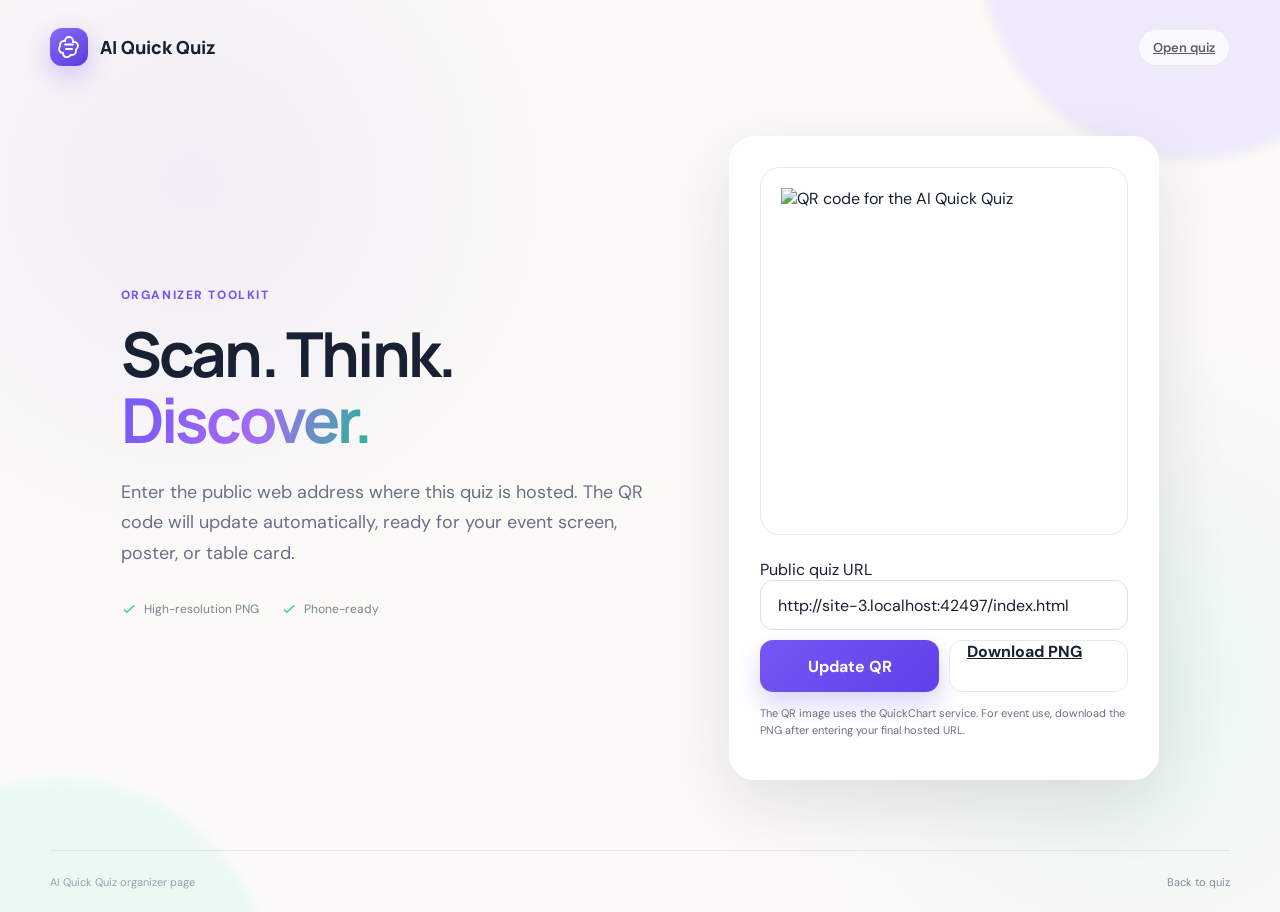
==== qr.html @ 6c4b6293 "Publish AI quick quiz" ====
<!DOCTYPE html>
<html lang="en">
<head>
  <meta charset="UTF-8">
  <meta name="viewport" content="width=device-width, initial-scale=1.0">
  <meta name="theme-color" content="#111827">
  <title>Quiz QR Code | AI Quick Quiz</title>
  <link rel="preconnect" href="https://fonts.googleapis.com">
  <link rel="preconnect" href="https://fonts.gstatic.com" crossorigin>
  <link href="https://fonts.googleapis.com/css2?family=DM+Sans:wght@400;500;600;700&family=Manrope:wght@600;700;800&display=swap" rel="stylesheet">
  <link rel="stylesheet" href="styles.css">
</head>
<body>
  <div class="ambient ambient-one"></div>
  <div class="ambient ambient-two"></div>
  <main class="app-shell">
    <header class="topbar">
      <a class="brand" href="index.html">
        <span class="brand-mark" aria-hidden="true">
          <svg viewBox="0 0 24 24"><path d="M12 2a4 4 0 0 1 4 4v1h1a4 4 0 0 1 4 4 4 4 0 0 1-2 3.46V16a4 4 0 0 1-4 4h-1.54A4 4 0 0 1 6 19v-1a4 4 0 0 1-3-6.65V10a4 4 0 0 1 4-4h1a4 4 0 0 1 4-4Z"/><path d="M8 9.5h8M9 14h6"/></svg>
        </span>
        <span>AI Quick Quiz</span>
      </a>
      <a class="event-badge" href="index.html">Open quiz</a>
    </header>

    <section class="qr-layout">
      <div class="qr-copy">
        <p class="eyebrow">Organizer toolkit</p>
        <h1>Scan. Think. <span>Discover.</span></h1>
        <p class="lead">Enter the public web address where this quiz is hosted. The QR code will update automatically, ready for your event screen, poster, or table card.</p>
        <p class="quiz-facts">
          <span>
            <svg viewBox="0 0 24 24"><path d="m5 13 4 4L19 7"/></svg>
            High-resolution PNG
          </span>
          <span>
            <svg viewBox="0 0 24 24"><path d="m5 13 4 4L19 7"/></svg>
            Phone-ready
          </span>
        </p>
      </div>

      <div class="qr-card">
        <div class="qr-frame">
          <img id="qr-image" alt="QR code for the AI Quick Quiz">
        </div>
        <form id="qr-form" class="qr-form">
          <label for="quiz-url">Public quiz URL</label>
          <input id="quiz-url" type="url" placeholder="https://your-company.com/ai-quiz" required>
          <div class="qr-actions">
            <button class="primary-button" type="submit">Update QR</button>
            <a id="download-qr" class="secondary-button" href="#" download="ai-quick-quiz-qr.png" role="button">Download PNG</a>
          </div>
        </form>
        <p class="qr-note">The QR image uses the QuickChart service. For event use, download the PNG after entering your final hosted URL.</p>
      </div>
    </section>

    <footer>
      <span>AI Quick Quiz organizer page</span>
      <a href="index.html">Back to quiz</a>
    </footer>
  </main>

  <script>
    const urlInput = document.querySelector("#quiz-url");
    const qrImage = document.querySelector("#qr-image");
    const downloadLink = document.querySelector("#download-qr");
    const isLocalPreview = ["localhost", "127.0.0.1"].includes(location.hostname);
    const defaultUrl = isLocalPreview
      ? "https://your-company.com/ai-quiz"
      : location.protocol.startsWith("http")
        ? new URL("index.html", location.href).href
        : "https://your-company.com/ai-quiz";

    function updateQr(value) {
      const qrUrl = `https://quickchart.io/qr?text=${encodeURIComponent(value)}&size=900&margin=3&dark=182033&light=ffffff&ecLevel=H`;
      qrImage.src = qrUrl;
      downloadLink.href = qrUrl;
    }

    urlInput.value = defaultUrl;
    updateQr(defaultUrl);
    document.querySelector("#qr-form").addEventListener("submit", (event) => {
      event.preventDefault();
      updateQr(urlInput.value.trim());
    });
  </script>
</body>
</html>
---- styles.css ----
:root {
  --ink: #182033;
  --muted: #687087;
  --purple: #7557f6;
  --purple-dark: #6040e8;
  --mint: #2ecf9f;
  --cream: #fbfaf7;
  --white: #fff;
  --line: #e8e8ef;
  --shadow: 0 24px 70px rgba(42, 35, 86, 0.12);
}

* { box-sizing: border-box; }

html { min-height: 100%; }

body {
  margin: 0;
  min-height: 100vh;
  overflow-x: hidden;
  color: var(--ink);
  background:
    radial-gradient(circle at 15% 20%, rgba(117, 87, 246, 0.08), transparent 30%),
    radial-gradient(circle at 88% 75%, rgba(46, 207, 159, 0.09), transparent 27%),
    var(--cream);
  font-family: "DM Sans", sans-serif;
}

button, input { font: inherit; }
button { cursor: pointer; }

.ambient {
  position: fixed;
  z-index: -1;
  width: 420px;
  height: 420px;
  border-radius: 50%;
  filter: blur(4px);
  opacity: 0.45;
}

.ambient-one { top: -260px; right: -120px; background: #dfd8ff; }
.ambient-two { bottom: -300px; left: -150px; background: #d4faed; }

.app-shell {
  width: min(1180px, calc(100% - 48px));
  min-height: 100vh;
  margin: 0 auto;
  display: flex;
  flex-direction: column;
}

.topbar {
  height: 94px;
  display: flex;
  align-items: center;
  justify-content: space-between;
}

.brand {
  display: inline-flex;
  align-items: center;
  gap: 12px;
  color: var(--ink);
  text-decoration: none;
  font-family: "Manrope", sans-serif;
  font-weight: 800;
  font-size: 18px;
}

.brand-mark {
  width: 38px;
  height: 38px;
  display: grid;
  place-items: center;
  color: white;
  border-radius: 12px;
  background: linear-gradient(145deg, #876df9, #5b3bdc);
  box-shadow: 0 9px 24px rgba(117, 87, 246, 0.3);
}

.brand-mark svg { width: 24px; fill: none; stroke: currentColor; stroke-width: 1.8; stroke-linecap: round; }

.event-badge {
  display: inline-flex;
  align-items: center;
  gap: 8px;
  padding: 9px 14px;
  border: 1px solid var(--line);
  border-radius: 999px;
  background: rgba(255,255,255,0.7);
  color: #555d70;
  font-size: 13px;
  font-weight: 600;
}

.live-dot { width: 7px; height: 7px; border-radius: 50%; background: var(--mint); box-shadow: 0 0 0 4px rgba(46,207,159,.13); }

.screen { display: none; flex: 1; animation: screen-in .45s ease both; }
.screen.active { display: flex; }

@keyframes screen-in {
  from { opacity: 0; transform: translateY(10px); }
  to { opacity: 1; transform: translateY(0); }
}

.welcome-screen {
  align-items: center;
  justify-content: space-between;
  gap: 70px;
  padding: 52px 4% 72px;
}

.welcome-copy { width: min(570px, 54%); }
.eyebrow {
  margin: 0 0 18px;
  color: var(--purple);
  font-size: 12px;
  font-weight: 800;
  letter-spacing: .13em;
  text-transform: uppercase;
}

h1, h2 { font-family: "Manrope", sans-serif; }

h1 {
  margin: 0;
  font-size: clamp(42px, 5vw, 68px);
  line-height: 1.06;
  letter-spacing: -.045em;
}

h1 span {
  color: transparent;
  background: linear-gradient(110deg, var(--purple), #a46bf4 55%, #25b98e);
  background-clip: text;
  -webkit-background-clip: text;
}

.lead {
  max-width: 540px;
  margin: 24px 0 32px;
  color: var(--muted);
  font-size: 18px;
  line-height: 1.7;
}

.start-form label {
  display: block;
  margin-bottom: 9px;
  font-size: 13px;
  font-weight: 700;
}

.start-form label span { color: #969bab; font-weight: 400; }
.input-row { display: flex; gap: 10px; }

input {
  min-width: 0;
  flex: 1;
  padding: 0 17px;
  border: 1px solid #dedee7;
  border-radius: 13px;
  outline: none;
  color: var(--ink);
  background: rgba(255,255,255,.8);
  transition: .2s ease;
}

input:focus { border-color: var(--purple); box-shadow: 0 0 0 4px rgba(117,87,246,.1); background: white; }

.primary-button {
  display: inline-flex;
  align-items: center;
  justify-content: center;
  gap: 10px;
  min-height: 52px;
  padding: 0 23px;
  border: 0;
  border-radius: 13px;
  color: white;
  background: linear-gradient(135deg, var(--purple), var(--purple-dark));
  box-shadow: 0 12px 25px rgba(96,64,232,.23);
  font-weight: 700;
  transition: transform .2s, box-shadow .2s;
}

.primary-button:hover { transform: translateY(-2px); box-shadow: 0 16px 30px rgba(96,64,232,.3); }
.primary-button svg { width: 19px; fill: none; stroke: currentColor; stroke-width: 2; stroke-linecap: round; stroke-linejoin: round; }

.quiz-facts { display: flex; flex-wrap: wrap; gap: 22px; margin-top: 24px; color: #7b8191; font-size: 12px; }
.quiz-facts span { display: inline-flex; align-items: center; gap: 7px; }
.quiz-facts svg { width: 16px; fill: none; stroke: var(--mint); stroke-width: 2; stroke-linecap: round; stroke-linejoin: round; }

.hero-visual { position: relative; width: 440px; height: 450px; flex: 0 0 440px; }
.brain-card {
  position: absolute;
  inset: 44px 42px 50px;
  display: grid;
  place-items: center;
  border: 1px solid rgba(255,255,255,.9);
  border-radius: 44% 56% 48% 52% / 55% 42% 58% 45%;
  background: linear-gradient(145deg, rgba(255,255,255,.96), rgba(245,242,255,.85));
  box-shadow: var(--shadow);
}

.brain-glow { position: absolute; width: 210px; height: 210px; border-radius: 50%; background: rgba(117,87,246,.12); filter: blur(10px); }
.brain-icon { position: relative; width: 180px; fill: rgba(117,87,246,.09); stroke: var(--purple); stroke-width: 3; stroke-linecap: round; stroke-linejoin: round; filter: drop-shadow(0 14px 18px rgba(117,87,246,.18)); }

.orbit { position: absolute; border: 1px dashed rgba(117,87,246,.2); border-radius: 50%; }
.orbit-one { inset: 15px; transform: rotate(14deg); }
.orbit-two { inset: 66px -12px; transform: rotate(-20deg); }

.float-card {
  position: absolute;
  z-index: 2;
  display: flex;
  align-items: center;
  gap: 12px;
  padding: 13px 17px;
  border: 1px solid rgba(255,255,255,.9);
  border-radius: 16px;
  background: rgba(255,255,255,.9);
  box-shadow: 0 16px 38px rgba(42,35,86,.12);
  backdrop-filter: blur(12px);
}

.float-card strong, .float-card small { display: block; }
.float-card strong { font-size: 13px; }
.float-card small { margin-top: 3px; color: #8a90a0; font-size: 10px; }
.card-top { top: 38px; right: -16px; animation: float 4s ease-in-out infinite; }
.card-bottom { bottom: 30px; left: -25px; animation: float 4.5s ease-in-out infinite reverse; }
@keyframes float { 50% { transform: translateY(-9px); } }

.mini-icon { width: 36px; height: 36px; display: grid; place-items: center; border-radius: 10px; font-size: 11px; font-weight: 800; }
.mini-icon.purple { color: var(--purple); background: #eeeaff; }
.mini-icon.green { color: #179d76; background: #dff9f0; }
.mini-icon svg { width: 20px; fill: none; stroke: currentColor; stroke-width: 2.3; }

.spark { position: absolute; color: var(--purple); }
.spark-one { top: 19%; left: 14%; font-size: 21px; }
.spark-two { right: 13%; bottom: 23%; color: var(--mint); font-size: 18px; }
.spark-three { right: 17%; top: 17%; color: #eea44d; font-size: 20px; }

.quiz-screen { width: min(760px, 100%); margin: 0 auto; padding: 42px 0 70px; flex-direction: column; }
.quiz-header { display: grid; grid-template-columns: 1fr auto; align-items: center; gap: 24px; margin-bottom: 24px; }
.quiz-header .eyebrow { margin-bottom: 10px; }
.progress-track { width: 100%; height: 7px; overflow: hidden; border-radius: 99px; background: #e9e7f0; }
.progress-track span { display: block; width: 20%; height: 100%; border-radius: inherit; background: linear-gradient(90deg, var(--purple), #9f79fa); transition: width .35s ease; }
.score-chip { padding: 9px 14px; border-radius: 999px; background: #eeeaff; color: var(--purple-dark); font-size: 13px; font-weight: 700; }

.question-card {
  padding: clamp(28px, 5vw, 48px);
  border: 1px solid rgba(255,255,255,.9);
  border-radius: 27px;
  background: rgba(255,255,255,.88);
  box-shadow: var(--shadow);
  backdrop-filter: blur(12px);
}

.question-icon { width: 48px; height: 48px; display: grid; place-items: center; margin-bottom: 22px; border-radius: 14px; color: var(--purple); background: #eeeaff; font-family: "Manrope"; font-size: 13px; font-weight: 800; }
.question-card h2 { margin: 0 0 28px; font-size: clamp(23px, 3.6vw, 32px); line-height: 1.3; letter-spacing: -.025em; }
.answer-list { display: grid; gap: 12px; }

.answer-button {
  width: 100%;
  display: flex;
  align-items: center;
  gap: 14px;
  padding: 15px 17px;
  border: 1px solid var(--line);
  border-radius: 14px;
  color: #464d60;
  background: #fff;
  text-align: left;
  transition: .2s ease;
}

.answer-button:hover:not(:disabled) { border-color: #bdb1fa; transform: translateX(3px); background: #faf9ff; }
.answer-letter { width: 31px; height: 31px; flex: 0 0 31px; display: grid; place-items: center; border-radius: 9px; background: #f1f1f5; font-weight: 700; font-size: 12px; }
.answer-button.correct { border-color: #69d7b6; color: #177c60; background: #edfbf7; }
.answer-button.correct .answer-letter { color: white; background: var(--mint); }
.answer-button.wrong { border-color: #f1a7a7; color: #a83f3f; background: #fff3f3; }
.answer-button.wrong .answer-letter { color: white; background: #e36e6e; }
.answer-button:disabled { cursor: default; }

.feedback { min-height: 0; margin-top: 0; color: var(--muted); font-size: 13px; line-height: 1.55; transition: .2s; }
.feedback.visible { min-height: 42px; margin-top: 18px; padding: 12px 14px; border-radius: 11px; background: #f6f5fa; }
.feedback strong { color: var(--ink); }
.next-button { display: none; margin: 20px 0 0 auto; }
.next-button.visible { display: flex; }

.result-screen { align-items: center; justify-content: center; padding: 35px 0 70px; }
.result-card { width: min(650px, 100%); padding: 45px; border: 1px solid white; border-radius: 28px; background: rgba(255,255,255,.9); box-shadow: var(--shadow); text-align: center; }
.result-ring { width: 132px; height: 132px; display: grid; place-items: center; margin: 0 auto 28px; border-radius: 50%; background: conic-gradient(var(--purple) 0%, #e8e6ef 0); position: relative; }
.result-ring::after { content: ""; position: absolute; inset: 10px; border-radius: 50%; background: white; }
.result-ring span { position: relative; z-index: 1; font-family: "Manrope"; font-size: 30px; font-weight: 800; }
.result-card .eyebrow { margin-bottom: 10px; }
.result-card h2 { margin: 0 0 10px; font-size: 35px; }
.result-card > p:not(.eyebrow) { margin: 0 auto; max-width: 470px; color: var(--muted); line-height: 1.65; }
.result-stats { display: grid; grid-template-columns: repeat(3, 1fr); margin: 32px 0; padding: 20px 0; border-top: 1px solid var(--line); border-bottom: 1px solid var(--line); }
.result-stats div + div { border-left: 1px solid var(--line); }
.result-stats strong, .result-stats span { display: block; }
.result-stats strong { font-family: "Manrope"; font-size: 22px; }
.result-stats span { margin-top: 3px; color: var(--muted); font-size: 11px; }

footer { min-height: 62px; display: flex; align-items: center; justify-content: space-between; border-top: 1px solid rgba(219,219,226,.65); color: #9a9eaa; font-size: 11px; }
footer a { color: #85899a; text-decoration: none; }
footer a:hover { color: var(--purple); }

.qr-layout { flex: 1; display: grid; grid-template-columns: 1fr 430px; align-items: center; gap: 70px; padding: 42px 6% 70px; }
.qr-copy h1 { font-size: clamp(40px, 5vw, 62px); }
.qr-card { padding: 30px; border: 1px solid white; border-radius: 26px; background: rgba(255,255,255,.92); box-shadow: var(--shadow); }
.qr-frame { aspect-ratio: 1; display: grid; place-items: center; padding: 20px; border-radius: 20px; background: #fff; border: 1px solid var(--line); }
.qr-frame img { width: 100%; height: 100%; object-fit: contain; }
.qr-form { margin-top: 24px; }
.qr-form input { width: 100%; height: 50px; }
.qr-actions { display: grid; grid-template-columns: 1fr 1fr; gap: 10px; margin-top: 10px; }
.secondary-button { min-height: 50px; padding: 0 17px; border: 1px solid var(--line); border-radius: 13px; color: var(--ink); background: white; font-weight: 700; }
.qr-note { margin-top: 13px; color: var(--muted); font-size: 11px; line-height: 1.5; }

@media (max-width: 900px) {
  .welcome-screen { padding-left: 0; padding-right: 0; gap: 25px; }
  .welcome-copy { width: 58%; }
  .hero-visual { width: 350px; height: 390px; flex-basis: 350px; }
  .brain-card { inset: 50px 30px; }
  .card-top { right: -8px; }
  .qr-layout { grid-template-columns: 1fr 350px; padding-left: 0; padding-right: 0; }
}

@media (max-width: 720px) {
  .app-shell { width: min(100% - 28px, 600px); }
  .topbar { height: 75px; }
  .event-badge { display: none; }
  .welcome-screen { flex-direction: column; padding-top: 30px; text-align: center; }
  .welcome-copy { width: 100%; }
  .lead { margin-left: auto; margin-right: auto; font-size: 16px; }
  .hero-visual { order: -1; width: 280px; height: 250px; flex-basis: 250px; }
  .brain-card { inset: 5px 35px 15px; }
  .brain-icon { width: 115px; }
  .orbit-one { inset: -5px 20px; }
  .orbit-two { inset: 28px 8px; }
  .float-card { display: none; }
  .input-row { flex-direction: column; }
  input { height: 52px; }
  .quiz-facts { justify-content: center; }
  .quiz-screen { padding-top: 26px; }
  .question-card { border-radius: 21px; }
  .result-card { padding: 35px 20px; }
  .qr-layout { grid-template-columns: 1fr; gap: 35px; padding: 30px 0 60px; text-align: center; }
  .qr-card { width: min(430px, 100%); margin: auto; }
}

@media (max-width: 430px) {
  h1 { font-size: 38px; }
  .hero-visual { height: 210px; flex-basis: 210px; }
  .brain-card { inset: 0 45px 10px; }
  .quiz-header { gap: 12px; }
  .question-card { padding: 24px 18px; }
  .answer-button { padding: 13px; }
  .result-stats { margin: 25px 0; }
  .qr-card { padding: 20px; }
  .qr-actions { grid-template-columns: 1fr; }
}

@media (prefers-reduced-motion: reduce) {
  *, *::before, *::after { scroll-behavior: auto !important; animation-duration: .01ms !important; transition-duration: .01ms !important; }
}
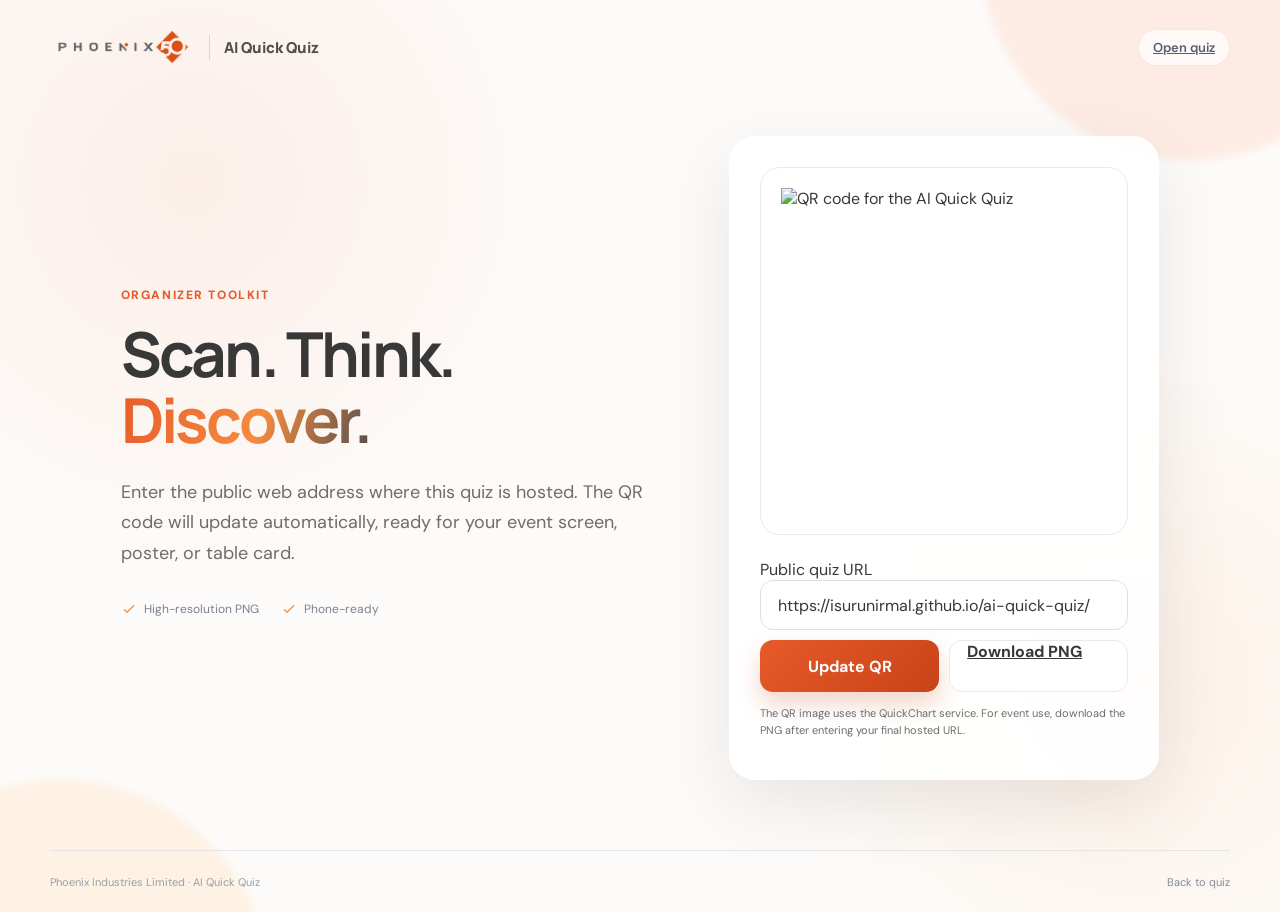
==== commit 62698a49: "Apply Phoenix brand styling" ====
--- a/qr.html
+++ b/qr.html
@@ -3,8 +3,8 @@
 <head>
   <meta charset="UTF-8">
   <meta name="viewport" content="width=device-width, initial-scale=1.0">
-  <meta name="theme-color" content="#111827">
-  <title>Quiz QR Code | AI Quick Quiz</title>
+  <meta name="theme-color" content="#e75a29">
+  <title>Quiz QR Code | Phoenix AI Quick Quiz</title>
   <link rel="preconnect" href="https://fonts.googleapis.com">
   <link rel="preconnect" href="https://fonts.gstatic.com" crossorigin>
   <link href="https://fonts.googleapis.com/css2?family=DM+Sans:wght@400;500;600;700&family=Manrope:wght@600;700;800&display=swap" rel="stylesheet">
@@ -15,10 +15,9 @@
   <div class="ambient ambient-two"></div>
   <main class="app-shell">
     <header class="topbar">
-      <a class="brand" href="index.html">
-        <span class="brand-mark" aria-hidden="true">
-          <svg viewBox="0 0 24 24"><path d="M12 2a4 4 0 0 1 4 4v1h1a4 4 0 0 1 4 4 4 4 0 0 1-2 3.46V16a4 4 0 0 1-4 4h-1.54A4 4 0 0 1 6 19v-1a4 4 0 0 1-3-6.65V10a4 4 0 0 1 4-4h1a4 4 0 0 1 4-4Z"/><path d="M8 9.5h8M9 14h6"/></svg>
-        </span>
+      <a class="brand phoenix-brand" href="index.html">
+        <img src="phoenix-logo.png" alt="Phoenix Industries">
+        <span class="brand-divider"></span>
         <span>AI Quick Quiz</span>
       </a>
       <a class="event-badge" href="index.html">Open quiz</a>
@@ -58,7 +57,7 @@
     </section>
 
     <footer>
-      <span>AI Quick Quiz organizer page</span>
+      <span>Phoenix Industries Limited · AI Quick Quiz</span>
       <a href="index.html">Back to quiz</a>
     </footer>
   </main>
@@ -67,15 +66,12 @@
     const urlInput = document.querySelector("#quiz-url");
     const qrImage = document.querySelector("#qr-image");
     const downloadLink = document.querySelector("#download-qr");
-    const isLocalPreview = ["localhost", "127.0.0.1"].includes(location.hostname);
-    const defaultUrl = isLocalPreview
-      ? "https://your-company.com/ai-quiz"
-      : location.protocol.startsWith("http")
-        ? new URL("index.html", location.href).href
-        : "https://your-company.com/ai-quiz";
+    const defaultUrl = location.hostname.endsWith("github.io")
+      ? new URL("index.html", location.href).href
+      : "https://isurunirmal.github.io/ai-quick-quiz/";
 
     function updateQr(value) {
-      const qrUrl = `https://quickchart.io/qr?text=${encodeURIComponent(value)}&size=900&margin=3&dark=182033&light=ffffff&ecLevel=H`;
+      const qrUrl = `https://quickchart.io/qr?text=${encodeURIComponent(value)}&size=900&margin=3&dark=4f4d4d&light=ffffff&ecLevel=H`;
       qrImage.src = qrUrl;
       downloadLink.href = qrUrl;
     }
--- a/styles.css
+++ b/styles.css
@@ -1,13 +1,13 @@
 :root {
-  --ink: #182033;
-  --muted: #687087;
-  --purple: #7557f6;
-  --purple-dark: #6040e8;
-  --mint: #2ecf9f;
-  --cream: #fbfaf7;
+  --ink: #393838;
+  --muted: #6f6c6b;
+  --purple: #e75a29;
+  --purple-dark: #c84318;
+  --mint: #f39443;
+  --cream: #fdfbf9;
   --white: #fff;
   --line: #e8e8ef;
-  --shadow: 0 24px 70px rgba(42, 35, 86, 0.12);
+  --shadow: 0 24px 70px rgba(79, 77, 77, 0.12);
 }
 
 * { box-sizing: border-box; }
@@ -20,8 +20,8 @@
   overflow-x: hidden;
   color: var(--ink);
   background:
-    radial-gradient(circle at 15% 20%, rgba(117, 87, 246, 0.08), transparent 30%),
-    radial-gradient(circle at 88% 75%, rgba(46, 207, 159, 0.09), transparent 27%),
+    radial-gradient(circle at 15% 20%, rgba(231, 90, 41, 0.08), transparent 30%),
+    radial-gradient(circle at 88% 75%, rgba(243, 148, 67, 0.10), transparent 27%),
     var(--cream);
   font-family: "DM Sans", sans-serif;
 }
@@ -39,8 +39,8 @@
   opacity: 0.45;
 }
 
-.ambient-one { top: -260px; right: -120px; background: #dfd8ff; }
-.ambient-two { bottom: -300px; left: -150px; background: #d4faed; }
+.ambient-one { top: -260px; right: -120px; background: #ffd9cb; }
+.ambient-two { bottom: -300px; left: -150px; background: #ffe6ca; }
 
 .app-shell {
   width: min(1180px, calc(100% - 48px));
@@ -79,6 +79,23 @@
   box-shadow: 0 9px 24px rgba(117, 87, 246, 0.3);
 }
 
+.phoenix-brand { gap: 14px; }
+.phoenix-brand img {
+  width: 145px;
+  height: auto;
+  display: block;
+}
+.brand-divider {
+  width: 1px;
+  height: 25px;
+  background: #d9d4d1;
+}
+.phoenix-brand > span:last-child {
+  color: #4f4d4d;
+  font-size: 15px;
+  white-space: nowrap;
+}
+
 .brand-mark svg { width: 24px; fill: none; stroke: currentColor; stroke-width: 1.8; stroke-linecap: round; }
 
 .event-badge {
@@ -94,7 +111,7 @@
   font-weight: 600;
 }
 
-.live-dot { width: 7px; height: 7px; border-radius: 50%; background: var(--mint); box-shadow: 0 0 0 4px rgba(46,207,159,.13); }
+.live-dot { width: 7px; height: 7px; border-radius: 50%; background: var(--purple); box-shadow: 0 0 0 4px rgba(231,90,41,.13); }
 
 .screen { display: none; flex: 1; animation: screen-in .45s ease both; }
 .screen.active { display: flex; }
@@ -132,7 +149,7 @@
 
 h1 span {
   color: transparent;
-  background: linear-gradient(110deg, var(--purple), #a46bf4 55%, #25b98e);
+  background: linear-gradient(110deg, var(--purple), #f58b40 55%, #4f4d4d);
   background-clip: text;
   -webkit-background-clip: text;
 }
@@ -167,7 +184,29 @@
   transition: .2s ease;
 }
 
-input:focus { border-color: var(--purple); box-shadow: 0 0 0 4px rgba(117,87,246,.1); background: white; }
+input:focus { border-color: var(--purple); box-shadow: 0 0 0 4px rgba(231,90,41,.1); background: white; }
+
+.consent-row {
+  display: flex !important;
+  align-items: flex-start;
+  gap: 9px;
+  margin-top: 13px;
+  color: var(--muted);
+  font-weight: 400 !important;
+  line-height: 1.45;
+  cursor: pointer;
+}
+
+.consent-row input {
+  width: 17px;
+  height: 17px;
+  min-width: 17px;
+  flex: 0 0 17px;
+  margin: 1px 0 0;
+  accent-color: var(--purple);
+}
+
+.consent-row span { color: var(--muted) !important; }
 
 .primary-button {
   display: inline-flex;
@@ -180,12 +219,12 @@
   border-radius: 13px;
   color: white;
   background: linear-gradient(135deg, var(--purple), var(--purple-dark));
-  box-shadow: 0 12px 25px rgba(96,64,232,.23);
+  box-shadow: 0 12px 25px rgba(200,67,24,.23);
   font-weight: 700;
   transition: transform .2s, box-shadow .2s;
 }
 
-.primary-button:hover { transform: translateY(-2px); box-shadow: 0 16px 30px rgba(96,64,232,.3); }
+.primary-button:hover { transform: translateY(-2px); box-shadow: 0 16px 30px rgba(200,67,24,.3); }
 .primary-button svg { width: 19px; fill: none; stroke: currentColor; stroke-width: 2; stroke-linecap: round; stroke-linejoin: round; }
 
 .quiz-facts { display: flex; flex-wrap: wrap; gap: 22px; margin-top: 24px; color: #7b8191; font-size: 12px; }
@@ -204,10 +243,10 @@
   box-shadow: var(--shadow);
 }
 
-.brain-glow { position: absolute; width: 210px; height: 210px; border-radius: 50%; background: rgba(117,87,246,.12); filter: blur(10px); }
-.brain-icon { position: relative; width: 180px; fill: rgba(117,87,246,.09); stroke: var(--purple); stroke-width: 3; stroke-linecap: round; stroke-linejoin: round; filter: drop-shadow(0 14px 18px rgba(117,87,246,.18)); }
-
-.orbit { position: absolute; border: 1px dashed rgba(117,87,246,.2); border-radius: 50%; }
+.brain-glow { position: absolute; width: 210px; height: 210px; border-radius: 50%; background: rgba(231,90,41,.12); filter: blur(10px); }
+.brain-icon { position: relative; width: 180px; fill: rgba(231,90,41,.08); stroke: var(--purple); stroke-width: 3; stroke-linecap: round; stroke-linejoin: round; filter: drop-shadow(0 14px 18px rgba(231,90,41,.18)); }
+
+.orbit { position: absolute; border: 1px dashed rgba(231,90,41,.22); border-radius: 50%; }
 .orbit-one { inset: 15px; transform: rotate(14deg); }
 .orbit-two { inset: 66px -12px; transform: rotate(-20deg); }
 
@@ -233,8 +272,8 @@
 @keyframes float { 50% { transform: translateY(-9px); } }
 
 .mini-icon { width: 36px; height: 36px; display: grid; place-items: center; border-radius: 10px; font-size: 11px; font-weight: 800; }
-.mini-icon.purple { color: var(--purple); background: #eeeaff; }
-.mini-icon.green { color: #179d76; background: #dff9f0; }
+.mini-icon.purple { color: var(--purple); background: #fff0ea; }
+.mini-icon.green { color: #c84318; background: #fff1e4; }
 .mini-icon svg { width: 20px; fill: none; stroke: currentColor; stroke-width: 2.3; }
 
 .spark { position: absolute; color: var(--purple); }
@@ -247,7 +286,7 @@
 .quiz-header .eyebrow { margin-bottom: 10px; }
 .progress-track { width: 100%; height: 7px; overflow: hidden; border-radius: 99px; background: #e9e7f0; }
 .progress-track span { display: block; width: 20%; height: 100%; border-radius: inherit; background: linear-gradient(90deg, var(--purple), #9f79fa); transition: width .35s ease; }
-.score-chip { padding: 9px 14px; border-radius: 999px; background: #eeeaff; color: var(--purple-dark); font-size: 13px; font-weight: 700; }
+.score-chip { padding: 9px 14px; border-radius: 999px; background: #fff0ea; color: var(--purple-dark); font-size: 13px; font-weight: 700; }
 
 .question-card {
   padding: clamp(28px, 5vw, 48px);
@@ -258,7 +297,7 @@
   backdrop-filter: blur(12px);
 }
 
-.question-icon { width: 48px; height: 48px; display: grid; place-items: center; margin-bottom: 22px; border-radius: 14px; color: var(--purple); background: #eeeaff; font-family: "Manrope"; font-size: 13px; font-weight: 800; }
+.question-icon { width: 48px; height: 48px; display: grid; place-items: center; margin-bottom: 22px; border-radius: 14px; color: var(--purple); background: #fff0ea; font-family: "Manrope"; font-size: 13px; font-weight: 800; }
 .question-card h2 { margin: 0 0 28px; font-size: clamp(23px, 3.6vw, 32px); line-height: 1.3; letter-spacing: -.025em; }
 .answer-list { display: grid; gap: 12px; }
 
@@ -276,7 +315,7 @@
   transition: .2s ease;
 }
 
-.answer-button:hover:not(:disabled) { border-color: #bdb1fa; transform: translateX(3px); background: #faf9ff; }
+.answer-button:hover:not(:disabled) { border-color: #f0ad93; transform: translateX(3px); background: #fffaf8; }
 .answer-letter { width: 31px; height: 31px; flex: 0 0 31px; display: grid; place-items: center; border-radius: 9px; background: #f1f1f5; font-weight: 700; font-size: 12px; }
 .answer-button.correct { border-color: #69d7b6; color: #177c60; background: #edfbf7; }
 .answer-button.correct .answer-letter { color: white; background: var(--mint); }
@@ -298,6 +337,10 @@
 .result-card .eyebrow { margin-bottom: 10px; }
 .result-card h2 { margin: 0 0 10px; font-size: 35px; }
 .result-card > p:not(.eyebrow) { margin: 0 auto; max-width: 470px; color: var(--muted); line-height: 1.65; }
+.result-card .save-status { margin-top: 14px !important; font-size: 12px; font-weight: 700; }
+.save-status.saving { color: #7c65d8 !important; }
+.save-status.saved { color: #179d76 !important; }
+.save-status.failed { color: #b85c5c !important; }
 .result-stats { display: grid; grid-template-columns: repeat(3, 1fr); margin: 32px 0; padding: 20px 0; border-top: 1px solid var(--line); border-bottom: 1px solid var(--line); }
 .result-stats div + div { border-left: 1px solid var(--line); }
 .result-stats strong, .result-stats span { display: block; }
@@ -332,6 +375,8 @@
   .app-shell { width: min(100% - 28px, 600px); }
   .topbar { height: 75px; }
   .event-badge { display: none; }
+  .phoenix-brand img { width: 118px; }
+  .phoenix-brand > span:last-child { font-size: 12px; }
   .welcome-screen { flex-direction: column; padding-top: 30px; text-align: center; }
   .welcome-copy { width: 100%; }
   .lead { margin-left: auto; margin-right: auto; font-size: 16px; }
